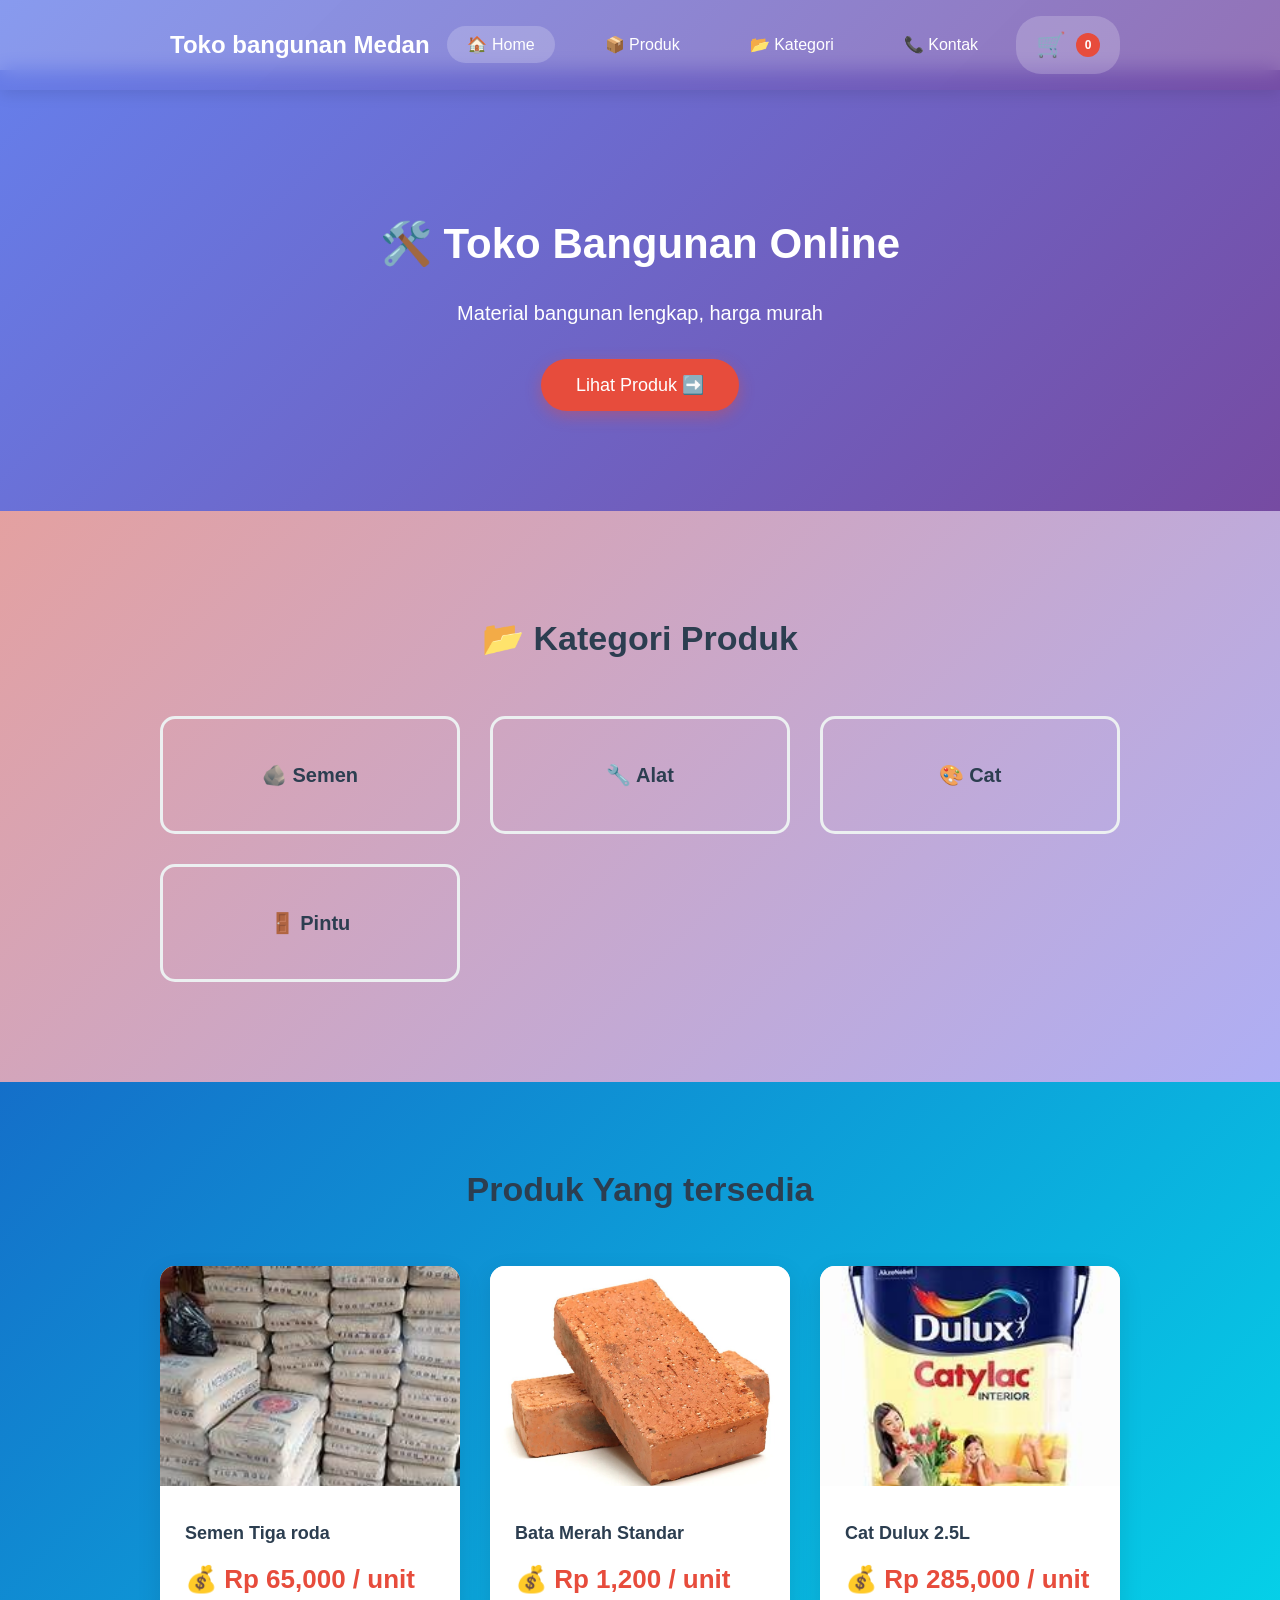
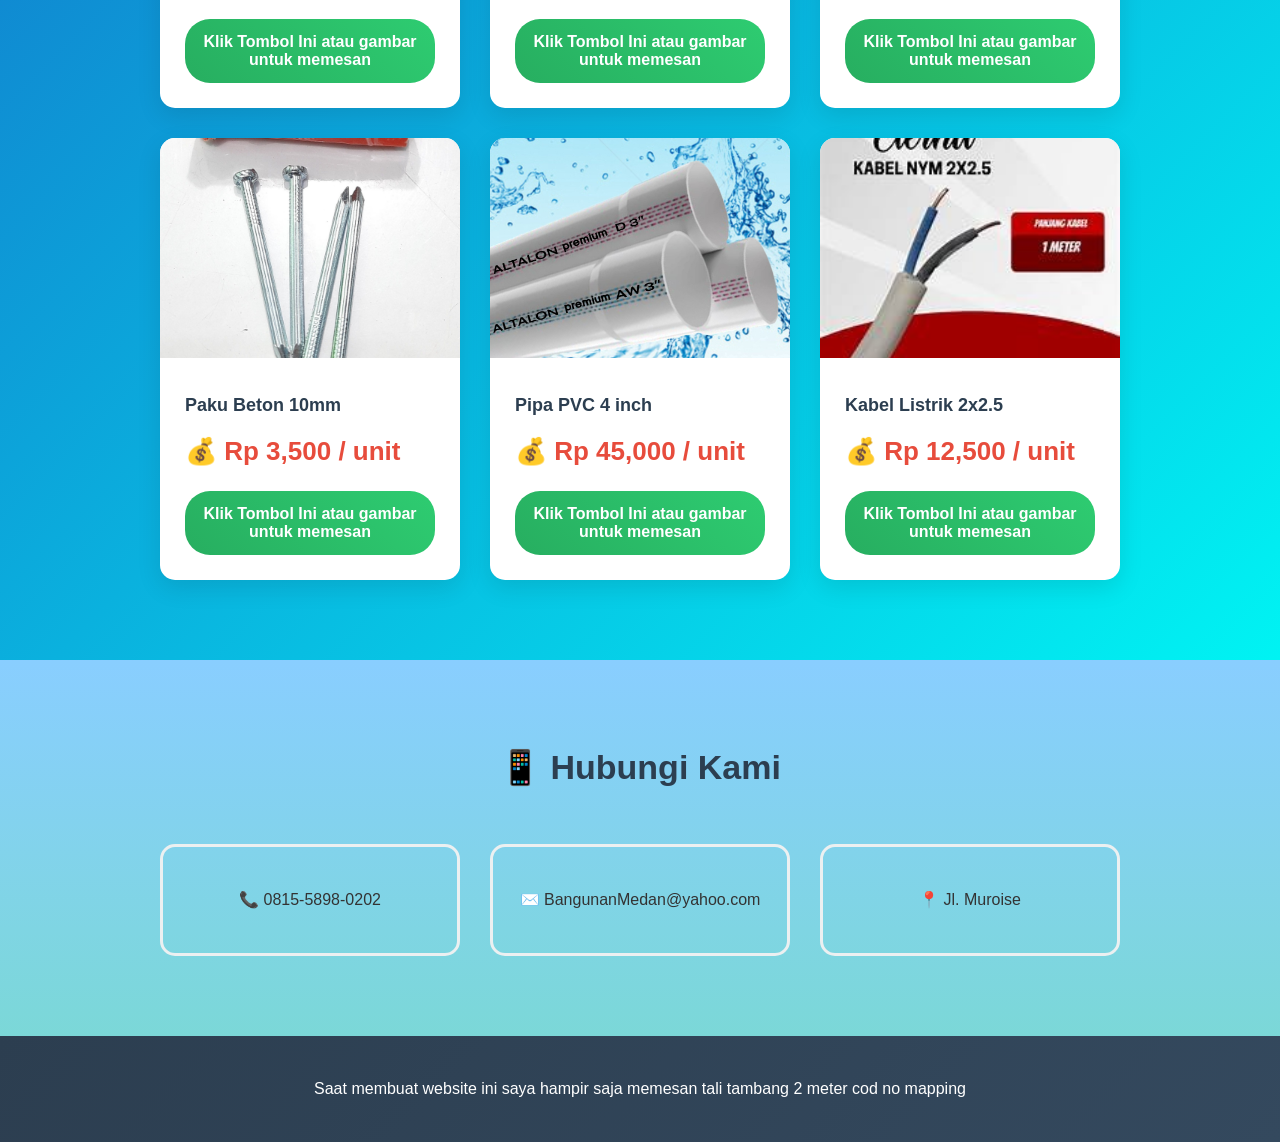
==== index.html @ 5219fd80 "upload pertama" ====
<!DOCTYPE html>
<html lang="id">
<head>
    <meta charset="UTF-8">
    <meta name="viewport" content="width=device-width, initial-scale=1.0">
    <title>BangunanPro - Toko Bangunan</title>
    <link rel="stylesheet" href="styleindex.css">
</head>
<body>

    <nav class="navbar">
        <div class="container">
            <div class="nav-brand">
                <i class="fas fa-hammer"></i>
                <span>Toko bangunan Medan</span>
            </div>
            
            <ul class="nav-menu">
                <li><a href="#home" class="nav-link active">🏠 Home</a></li>
                <li><a href="#produk" class="nav-link">📦 Produk</a></li>
                <li><a href="#kategori" class="nav-link">📂 Kategori</a></li>
                <li><a href="#kontak" class="nav-link">📞 Kontak</a></li>
            </ul>
            
            <div class="nav-cart">
                <span class="cart-emoji">🛒</span>
                <span id="cart-count" class="cart-count">0</span>
            </div>
            
          
        </div>
    </nav>

  
    <section id="home" class="hero">
        <div class="container">
            <h1>🛠️ Toko Bangunan Online</h1>
            <p>Material bangunan lengkap, harga murah</p>
            <button onclick="scrollToProduk()">Lihat Produk ➡️</button>
        </div>
    </section>

<div id="produkModal" class="modal">
    <div class="modal-content">
        <span class="close-modal">&times;</span>
        <div class="modal-body">
            <img id="modal-img" src="" alt="">
            <div class="modal-info">
                <h2 id="modal-nama"></h2>
                <div class="modal-harga" id="modal-harga"></div>
                <div class="modal-input">
                    <label>Jumlah:</label>
                    <input type="number" id="jumlah-input" min="1" value="1">
                    <select id="satuan-select">
                        <option value="kg">KG</option>
                        <option value="ton">TON</option>
                    </select>
                </div>
                <button id="pesan-btn" class="pesan-btn">🛒 Pesan Sekarang</button>
            </div>
        </div>
    </div>
</div>

    <section id="kategori" class="kategori">
        <div class="container">
            <h2>📂 Kategori Produk</h2>
            <div class="kategori-grid">
                <div class="kategori-item">
                    <i class="fas fa-cubes"></i>
                    <h3>🪨 Semen</h3>
                </div>
                <div class="kategori-item">
                    <i class="fas fa-tools"></i>
                    <h3>🔧 Alat</h3>
                </div>
                <div class="kategori-item">
                    <i class="fas fa-paint-brush"></i>
                    <h3>🎨 Cat</h3>
                </div>
                <div class="kategori-item">
                    <i class="fas fa-door-open"></i>
                    <h3>🚪 Pintu</h3>
                </div>
            </div>
        </div>
    </section>


    <section id="produk" class="produk">
        <div class="container">
            <h2> Produk Yang tersedia</h2>
            <div id="produk-list" class="produk-grid">

            </div>
        </div>
    </section>


    <section id="kontak" class="kontak">
        <div class="container">
            <h2>📱 Hubungi Kami</h2>
            <div class="kontak-info">
                <div>
                    <i class="fas fa-phone"></i>
                    <p>📞 0815-5898-0202</p>
                </div>
                <div>
                    <i class="fas fa-envelope"></i>
                    <p>✉️  BangunanMedan@yahoo.com</p>
                </div>
                <div>
                    <i class="fas fa-map-marker-alt"></i>
                    <p>📍 Jl. Muroise</p>
                </div>
            </div>
        </div>
    </section>

    <!-- Footer -->
    <footer>
        <div class="container">
            <p>Saat membuat website ini saya hampir saja memesan tali tambang 2 meter cod no mapping</p>
        </div>
    </footer>

    <script src="script.js"></script>
</body>
</html>
---- styleindex.css ----
* {
    margin: 0;
    padding: 0;
    box-sizing: border-box;
}

body {
    font-family: Arial, sans-serif;
    line-height: 1.6;
    color: #333;
}

.container {
    max-width: 1000px;
    margin: 0 auto;
    padding: 0 20px;
}


.navbar {
    background: linear-gradient(135deg, #667eeac7 0%, #764ba2c9 100%);
    box-shadow: 0 4px 15px rgba(0,0,0,0.1);
    position: fixed;
    top: 0;
    width: 100%;
    z-index: 1000;
    padding: 1rem 0;
    transition: all 0.3s ease;
    backdrop-filter: blur(10px);
}

.navbar.scrolled {
    background: rgba(102, 126, 234, 0.95);
    backdrop-filter: blur(10px);
}

.navbar .container {
    display: flex;
    justify-content: space-between;
    align-items: center;
}

.nav-brand {
    display: flex;
    align-items: center;
    font-size: 24px;
    font-weight: bold;
    color: white;
    text-decoration: none;
}

.nav-brand i {
    font-size: 28px;
    margin-right: 10px;
    color: #f39c12;
}

.nav-menu {
    display: flex;
    list-style: none;
    gap: 30px;
    align-items: center;
}

.nav-link {
    color: white;
    text-decoration: none;
    font-weight: 500;
    padding: 10px 20px;
    border-radius: 25px;
    transition: all 0.3s ease;
    position: relative;
}

.nav-link:hover,
.nav-link.active {
    background: rgba(255,255,255,0.2);
    transform: translateY(-2px);
}

.nav-cart {
    display: flex;
    align-items: center;
    gap: 10px;
    background: rgba(255,255,255,0.2);
    padding: 10px 20px;
    border-radius: 25px;
    color: white;
    cursor: pointer;
    transition: all 0.3s ease;
    position: relative;
}

.nav-cart:hover {
    background: rgba(255,255,255,0.3);
    transform: scale(1.05);
}

.cart-emoji {
    font-size: 24px;
}

.cart-count {
    background: #e74c3c;
    color: white;
    border-radius: 50%;
    width: 24px;
    height: 24px;
    display: flex;
    align-items: center;
    justify-content: center;
    font-size: 12px;
    font-weight: bold;
}



.hero {
   background: linear-gradient(135deg, 
        #667eea 0%, 
        #764ba2 25%, 
        #f093fb 50%, 
        #f5576c 100%);
    background-size: 400% 400%;
    animation: gradientShift 15s ease infinite;
    color: white;
    text-align: center;
    padding: 140px 0 100px;
    margin-top: 70px;
    position: relative;
    overflow: hidden;
}

.hero h1 {
    font-size: 42px;
    margin-bottom: 20px;
}

.hero p {
    font-size: 20px;
    margin-bottom: 30px;
}

.hero button {
    background: #e74c3c;
    color: white;
    border: none;
    padding: 15px 35px;
    font-size: 18px;
    border-radius: 30px;
    cursor: pointer;
    box-shadow: 0 5px 15px rgba(231,76,60,0.4);
    transition: all 0.3s;
}

.hero button:hover {
    background: #c0392b;
    transform: translateY(-3px);
    box-shadow: 0 8px 25px rgba(231,76,60,0.6);
}


section {
    padding: 80px 0;
}

h2 {
    text-align: center;
    font-size: 34px;
    margin-bottom: 50px;
    color: #2c3e50;
}


.kategori-grid {
    display: grid;
    grid-template-columns: repeat(auto-fit, minmax(220px, 1fr));
    gap: 30px;
}

.kategori{
 background: linear-gradient(135deg,rgba(190, 30, 30, 0.419),rgba(36, 36, 226, 0.37));
    padding: 100px 0;
}

.kategori-item {
    text-align: center;
    padding: 40px 20px;
    border: 3px solid #ecf0f1;
    border-radius: 15px;
    cursor: pointer;
    transition: all 0.3s;
}

.kategori-item:hover {
    border-color: #3498db;
    background: #f8f9fa;
    transform: translateY(-10px);
    box-shadow: 0 10px 30px rgba(52,152,219,0.2);
}

.kategori-item i {
    font-size: 50px;
    color: #3498db;
    margin-bottom: 15px;
}

.kategori-item h3 {
    color: #2c3e50;
    font-size: 20px;
}

.produk{
    background: linear-gradient(135deg,rgb(20, 111, 201),rgb(0, 243, 243))
}

.produk-grid {
    display: grid;
    grid-template-columns: repeat(auto-fit, minmax(260px, 1fr));
    gap: 30px;
}

.produk-card {
    background: white;
    border-radius: 15px;
    box-shadow: 0 8px 25px rgba(0,0,0,0.1);
    overflow: hidden;
    transition: all 0.3s;
}

.produk-card:hover {
    transform: translateY(-10px);
    box-shadow: 0 15px 40px rgba(0,0,0,0.15);
}

.produk-card img {
    width: 100%;
    height: 220px;
    object-fit: cover;
}

.produk-info {
    padding: 25px;
}

.produk-info h3 {
    margin-bottom: 12px;
    color: #2c3e50;
    font-size: 18px;
}

.produk-harga {
    font-size: 26px;
    font-weight: bold;
    color: #e74c3c;
    margin-bottom: 18px;
}

.tambah-keranjang {
    width: 100%;
    background: linear-gradient(45deg, #27ae60, #2ecc71);
    color: white;
    border: none;
    padding: 14px;
    border-radius: 25px;
    cursor: pointer;
    font-size: 16px;
    font-weight: bold;
    transition: all 0.3s;
}

.tambah-keranjang:hover {
    transform: translateY(-2px);
    box-shadow: 0 8px 20px rgba(39,174,96,0.4);
}

.kontak{
    background: linear-gradient(180deg, rgba(0, 149, 255, 0.462), rgba(13, 183, 183, 0.544))
}
.kontak-info {
    display: grid;
    grid-template-columns: repeat(auto-fit, minmax(280px, 1fr));
    gap: 30px;
    text-align: center;
}

.kontak-info div {
    padding: 40px 20px;
    border: 3px solid #ecf0f1;
    border-radius: 15px;
    transition: all 0.3s;
}

.kontak-info div:hover {
    border-color: #3498db;
    background: #f8f9fa;
}

.kontak-info i {
    font-size: 45px;
    color: #3498db;
    margin-bottom: 20px;
}

footer {
    background: linear-gradient(135deg, #2c3e50, #34495e);
    color: white;
    text-align: center;
    padding: 40px 0;
}



@media (max-width: 768px) {
    .nav-menu {
        display: none;
        position: absolute;
        top: 100%;
        left: 0;
        width: 100%;
        background: rgba(102, 126, 234, 0.98);
        flex-direction: column;
        padding: 20px;
        gap: 15px;
    }
    
    .nav-menu.active {
        display: flex;
    }
    
    .hamburger {
        display: flex;
    }
    
    .nav-cart {
        padding: 8px 15px;
    }
    
    .hero h1 {
        font-size: 32px;
    }
    
    .produk-grid {
        grid-template-columns: 1fr;
    }
}

.modal {
    display: none;
    position: fixed;
    top: 0;
    left: 0;
    width: 100%;
    height: 100%;
    background: rgba(0,0,0,0.8);
    z-index: 3000;
    backdrop-filter: blur(5px);
}

.modal-content {
    background: white;
    margin: 5% auto;
    max-width: 600px;
    width: 90%;
    border-radius: 20px;
    overflow: hidden;
    max-height: 90vh;
    animation: modalSlide 0.3s ease;
}

@keyframes modalSlide {
    from { transform: scale(0.8); opacity: 0; }
    to { transform: scale(1); opacity: 1; }
}

.close-modal {
    position: absolute;
    top: 20px;
    right: 25px;
    font-size: 30px;
    color: #666;
    cursor: pointer;
    z-index: 10;
}

.close-modal:hover {
    color: #333;
}

.modal-body {
    display: flex;
    padding: 50px;
    gap: 30px;
    position: relative;
}

#modal-img {
    width: 250px;
    height: 250px;
    object-fit: cover;
    border-radius: 15px;
    box-shadow: 0 10px 30px rgba(0,0,0,0.2);
}

.modal-info h2 {
    color: #2c3e50;
    margin-bottom: 10px;
    font-size: 28px;
}

.modal-harga {
    font-size: 32px;
    font-weight: bold;
    color: #e74c3c;
    margin-bottom: 30px;
}

.modal-input {
    display: flex;
    align-items: center;
    gap: 15px;
    margin-bottom: 30px;
    flex-wrap: wrap;
}

.modal-input label {
    font-weight: bold;
    color: #2c3e50;
    font-size: 18px;
}

.modal-input input {
    width: 100px;
    padding: 12px;
    border: 2px solid #ddd;
    border-radius: 10px;
    font-size: 18px;
    text-align: center;
}

.modal-input select {
    padding: 12px;
    border: 2px solid #ddd;
    border-radius: 10px;
    font-size: 16px;
    background: white;
}

.pesan-btn {
    width: 100%;
    background: linear-gradient(45deg, #e74c3c, #c0392b);
    color: white;
    border: none;
    padding: 18px;
    border-radius: 30px;
    font-size: 20px;
    font-weight: bold;
    cursor: pointer;
    transition: all 0.3s;
    box-shadow: 0 8px 25px rgba(231,76,60,0.4);
}

.pesan-btn:hover {
    transform: translateY(-3px);
    box-shadow: 0 12px 35px rgba(231,76,60,0.6);
}

@media (max-width: 768px) {
    .modal-body {
        flex-direction: column;
        text-align: center;
        padding: 30px 20px;
    }
    
    #modal-img {
        width: 200px;
        height: 200px;
    }
}
@media (max-width: 480px) {
    .hero {
        padding: 120px 0 60px;
    }
    
    .hero h1 {
        font-size: 28px;
    }
}
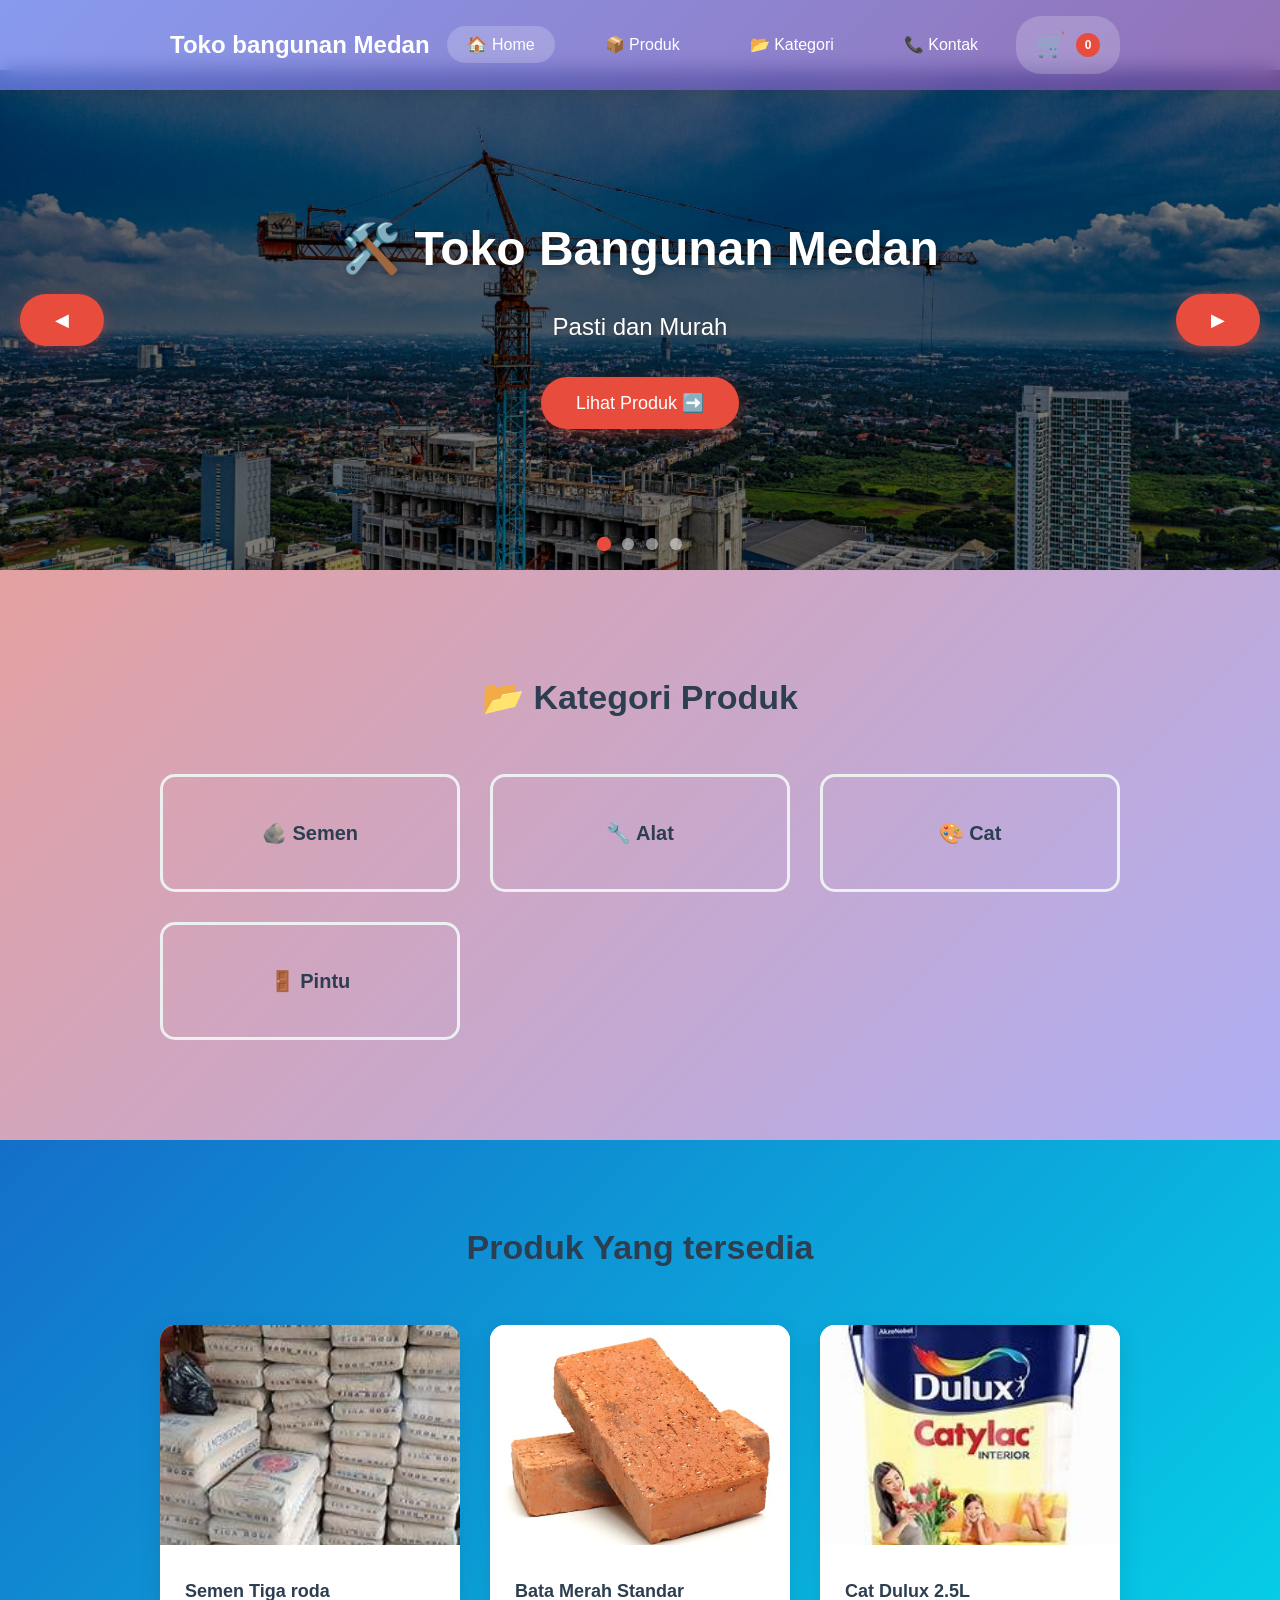
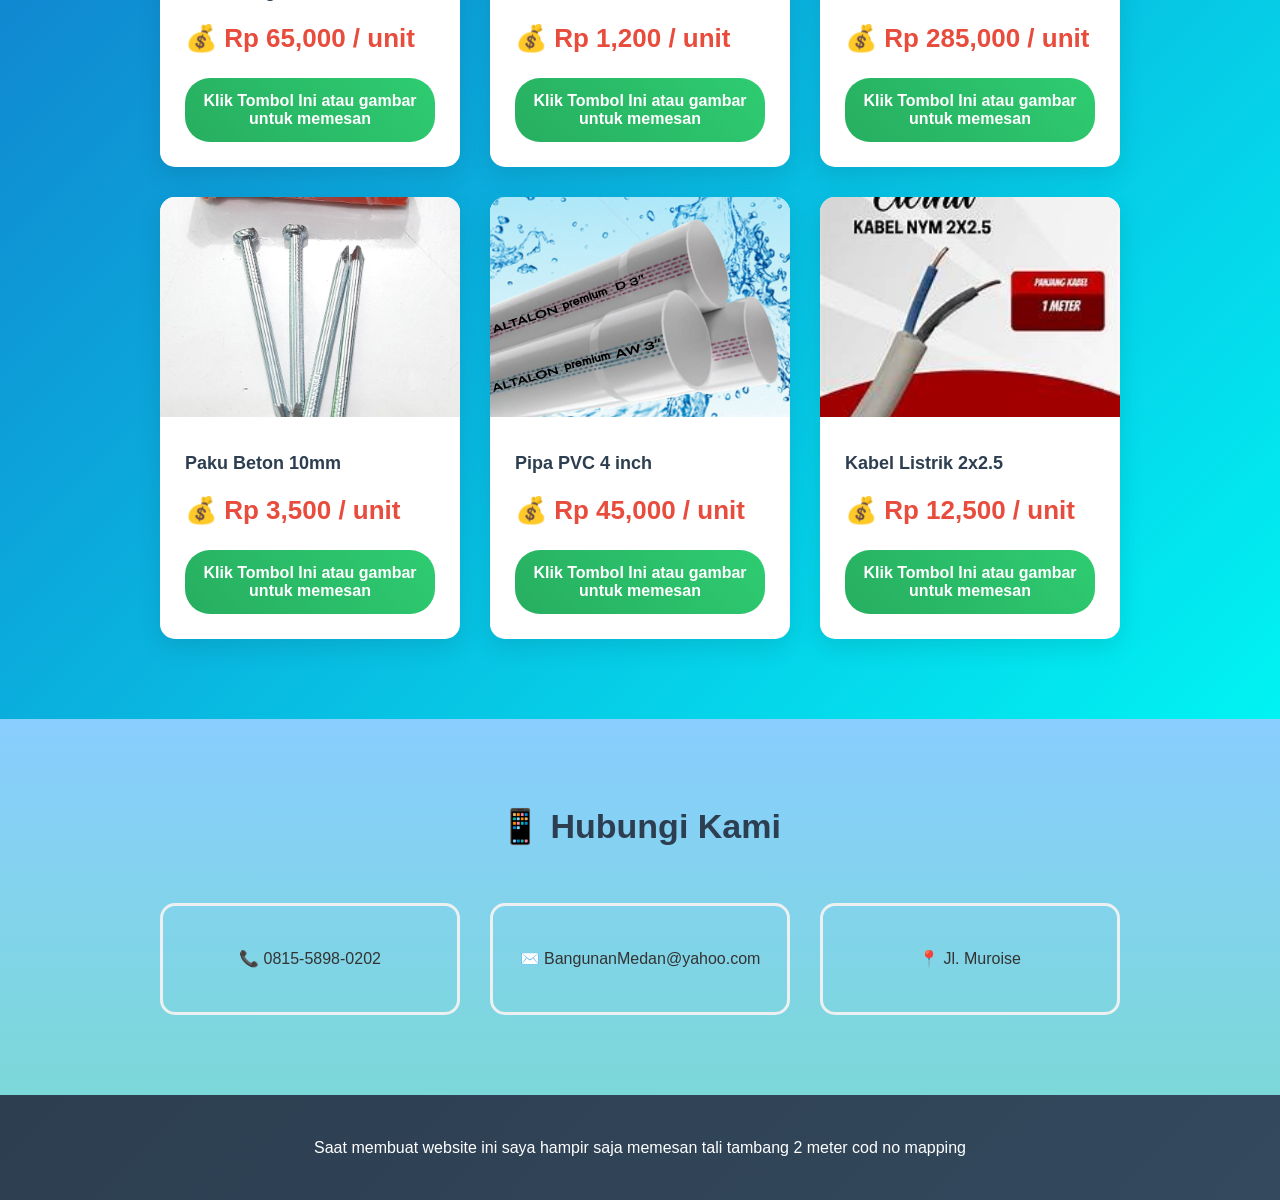
==== commit 08203ab3: "Update index.html" ====
--- a/index.html
+++ b/index.html
@@ -15,52 +15,72 @@
                 <span>Toko bangunan Medan</span>
             </div>
             
-            <ul class="nav-menu">
+            <ul class="nav-menu" id="navMenu">
                 <li><a href="#home" class="nav-link active">🏠 Home</a></li>
                 <li><a href="#produk" class="nav-link">📦 Produk</a></li>
                 <li><a href="#kategori" class="nav-link">📂 Kategori</a></li>
                 <li><a href="#kontak" class="nav-link">📞 Kontak</a></li>
             </ul>
+
+            <button class="hamburger" id="hamburger" aria-label="Toggle menu" aria-expanded="false">
+                <span></span>
+                <span></span>
+                <span></span>
+            </button>
             
             <div class="nav-cart">
                 <span class="cart-emoji">🛒</span>
                 <span id="cart-count" class="cart-count">0</span>
             </div>
-            
-          
         </div>
     </nav>
 
   
     <section id="home" class="hero">
-        <div class="container">
-            <h1>🛠️ Toko Bangunan Online</h1>
-            <p>Material bangunan lengkap, harga murah</p>
+        <div class="hero-slider">
+            <div class="hero-slide active" style="background-image: url(konstruksi2.jpg);"></div>
+            <div class="hero-slide" style="background-image: url('pexels-hadinata-wijaya-2158127199-36695445\ \(1\).jpg');"></div>
+            <div class="hero-slide" style="background-image: url('pexels-villainpress-17006382.jpg');"></div>
+            <div class="hero-slide" style="background-image: url('pexels-phatvo76-13261149.jpg');"></div>
+        </div>
+        <button class="slider-btn" id="prev-slide">◀</button>
+        <button class="slider-btn" id="next-slide">▶</button>
+        
+
+        <div class="slider-dots">
+            <div class="dot active"></div>
+            <div class="dot"></div>
+            <div class="dot"></div>
+            <div class="dot"></div>
+        </div>
+        <div class="hero-content">
+            <h1>🛠️ Toko Bangunan Medan</h1>
+            <p>Pasti dan Murah</p>
             <button onclick="scrollToProduk()">Lihat Produk ➡️</button>
         </div>
     </section>
 
-<div id="produkModal" class="modal">
-    <div class="modal-content">
-        <span class="close-modal">&times;</span>
-        <div class="modal-body">
-            <img id="modal-img" src="" alt="">
-            <div class="modal-info">
-                <h2 id="modal-nama"></h2>
-                <div class="modal-harga" id="modal-harga"></div>
-                <div class="modal-input">
-                    <label>Jumlah:</label>
-                    <input type="number" id="jumlah-input" min="1" value="1">
-                    <select id="satuan-select">
-                        <option value="kg">KG</option>
-                        <option value="ton">TON</option>
-                    </select>
-                </div>
-                <button id="pesan-btn" class="pesan-btn">🛒 Pesan Sekarang</button>
+    <div id="produkModal" class="modal">
+        <div class="modal-content">
+            <span class="close-modal">&times;</span>
+            <div class="modal-body">
+                <img id="modal-img" src="" alt="">
+                <div class="modal-info">
+                    <h2 id="modal-nama"></h2>
+                    <div class="modal-harga" id="modal-harga"></div>
+                    <div class="modal-input">
+                        <label>Jumlah:</label>
+                        <input type="number" id="jumlah-input" min="1" value="1">
+                        <select id="satuan-select">
+                            <option value="kg">KG</option>
+                            <option value="ton">TON</option>
+                        </select>
+                    </div>
+                    <button id="pesan-btn" class="pesan-btn">🛒 Pesan Sekarang</button>
+                </div>
             </div>
         </div>
     </div>
-</div>
 
     <section id="kategori" class="kategori">
         <div class="container">
@@ -86,16 +106,13 @@
         </div>
     </section>
 
-
     <section id="produk" class="produk">
         <div class="container">
             <h2> Produk Yang tersedia</h2>
             <div id="produk-list" class="produk-grid">
-
             </div>
         </div>
     </section>
-
 
     <section id="kontak" class="kontak">
         <div class="container">
@@ -117,13 +134,269 @@
         </div>
     </section>
 
-    <!-- Footer -->
     <footer>
         <div class="container">
             <p>Saat membuat website ini saya hampir saja memesan tali tambang 2 meter cod no mapping</p>
         </div>
     </footer>
 
-    <script src="script.js"></script>
+    <script>
+     
+       const produk = [
+    {
+        id: 1,
+        nama: "Semen Tiga roda",
+        harga: 65000,
+        gambar: "image.jpeg"
+    },
+    {
+        id: 2,
+        nama: "Bata Merah Standar",
+        harga: 1200,
+        gambar: "bata.jpeg"
+    },
+    {
+        id: 3,
+        nama: "Cat Dulux 2.5L",
+        harga: 285000,
+        gambar: "catdulux.jpeg"
+    },
+    {
+        id: 4,
+        nama: "Paku Beton 10mm",
+        harga: 3500,
+        gambar: "pakubeton.jpeg"
+    },
+    {
+        id: 5,
+        nama: "Pipa PVC 4 inch",
+        harga: 45000,
+        gambar: "Pipa4inch.jpeg"
+    },
+    {
+        id: 6,
+        nama: "Kabel Listrik 2x2.5",
+        harga: 12500,
+        gambar: "image2.jpeg"
+    }
+];
+
+let keranjang = [];
+
+        function tampilkanProduk() {
+            const container = document.getElementById('produk-list');
+            if (!container) return;
+            
+            container.innerHTML = '';
+            
+            produk.forEach(item => {
+                const card = document.createElement('div');
+                card.className = 'produk-card';
+                card.innerHTML = `
+                    <img src="${item.gambar}" alt="${item.nama}" onclick="bukaModal(${item.id})" style="cursor: pointer;">
+                    <div class="produk-info">
+                        <h3>${item.nama}</h3>
+                        <div class="produk-harga">💰 Rp ${item.harga.toLocaleString()} / unit</div>
+                        <button class="tambah-keranjang" onclick="bukaModal(${item.id})">
+                            Klik Tombol Ini atau gambar untuk memesan
+                        </button>
+                    </div>
+                `;
+                container.appendChild(card);
+            });
+        }
+
+        function bukaModal(id) {
+            const item = produk.find(p => p.id === id);
+            if (!item) return;
+            
+            const modal = document.getElementById('produkModal');
+            const modalImg = document.getElementById('modal-img');
+            const modalNama = document.getElementById('modal-nama');
+            const modalHarga = document.getElementById('modal-harga');
+            
+            if (modalImg) modalImg.src = item.gambar;
+            if (modalNama) modalNama.textContent = item.nama;
+            if (modalHarga) modalHarga.textContent = `💰 Rp ${item.harga.toLocaleString()} / unit`;
+            
+            const jumlahInput = document.getElementById('jumlah-input');
+            if (jumlahInput) jumlahInput.value = 1;
+            
+            const satuanSelect = document.getElementById('satuan-select');
+            if (satuanSelect) satuanSelect.value = 'kg';
+            
+            if (modal) modal.style.display = 'block';
+            
+            const pesanBtn = document.getElementById('pesan-btn');
+            if (pesanBtn) pesanBtn.onclick = () => pesanProduk(id);
+        }
+
+        function pesanProduk(id) {
+            const item = produk.find(p => p.id === id);
+            if (!item) return;
+            
+            const jumlahInput = document.getElementById('jumlah-input');
+            const satuanSelect = document.getElementById('satuan-select');
+            
+            const jumlah = jumlahInput ? parseInt(jumlahInput.value) : 1;
+            const satuan = satuanSelect ? satuanSelect.value : 'kg';
+            
+            if (jumlah < 1) {
+                alert('Minimal 1 ' + satuan.toUpperCase());
+                return;
+            }
+            
+            keranjang.push({
+                ...item,
+                jumlah: jumlah,
+                satuan: satuan,
+                total: item.harga * jumlah
+            });
+            
+            updateKeranjang();
+            tutupModal();
+            
+            const notif = document.createElement('div');
+            notif.innerHTML = `✅ ${jumlah} ${satuan} <strong>${item.nama}</strong><br>Total: Rp ${(item.harga*jumlah).toLocaleString()}`;
+            notif.style.cssText = `
+                position: fixed; top: 100px; right: 20px; 
+                background: linear-gradient(45deg, #27ae60, #2ecc71);
+                color: white; padding: 20px 30px; border-radius: 15px;
+                box-shadow: 0 10px 30px rgba(39,174,96,0.4);
+                z-index: 2000; font-size: 16px; line-height: 1.4;
+                animation: slideIn 0.4s ease; max-width: 300px;
+            `;
+            document.body.appendChild(notif);
+            setTimeout(() => notif.remove(), 4000);
+        }
+
+        function updateKeranjang() {
+            const cartCount = document.getElementById('cart-count');
+            if (cartCount) cartCount.textContent = keranjang.length;
+        }
+
+        function tutupModal() {
+            const modal = document.getElementById('produkModal');
+            if (modal) modal.style.display = 'none';
+        }
+
+        function initSlider() {
+            const slides = document.querySelectorAll('.hero-slide');
+            const dots = document.querySelectorAll('.dot');
+            const prevBtn = document.getElementById('prev-slide');
+            const nextBtn = document.getElementById('next-slide');
+            
+            if (!slides.length) return;
+            
+            let currentSlide = 0;
+            const totalSlides = slides.length;
+            let autoSlideInterval;
+
+            function showSlide(index) {
+                if (index >= totalSlides) index = 0;
+                if (index < 0) index = totalSlides - 1;
+                
+                slides.forEach(slide => slide.classList.remove('active'));
+                if (dots.length) dots.forEach(dot => dot.classList.remove('active'));
+                
+                slides[index].classList.add('active');
+                if (dots[index]) dots[index].classList.add('active');
+                currentSlide = index;
+            }
+
+            function nextSlide() {
+                showSlide(currentSlide + 1);
+            }
+
+            function prevSlide() {
+                showSlide(currentSlide - 1);
+            }
+
+            function startAutoSlide() {
+                if (autoSlideInterval) clearInterval(autoSlideInterval);
+                autoSlideInterval = setInterval(nextSlide, 5000);
+            }
+            
+            function stopAutoSlide() {
+                if (autoSlideInterval) clearInterval(autoSlideInterval);
+            }
+            
+            if (prevBtn) prevBtn.addEventListener('click', () => {
+                prevSlide();
+                stopAutoSlide();
+                startAutoSlide();
+            });
+            
+            if (nextBtn) nextBtn.addEventListener('click', () => {
+                nextSlide();
+                stopAutoSlide();
+                startAutoSlide();
+            });
+            
+            dots.forEach((dot, index) => {
+                dot.addEventListener('click', () => {
+                    showSlide(index);
+                    stopAutoSlide();
+                    startAutoSlide();
+                });
+            });
+            
+            const heroSection = document.querySelector('.hero');
+            if (heroSection) {
+                heroSection.addEventListener('mouseenter', stopAutoSlide);
+                heroSection.addEventListener('mouseleave', startAutoSlide);
+            }
+            
+            startAutoSlide();
+        }
+        function scrollToProduk() {
+            const produkSection = document.getElementById('produk');
+            if (produkSection) {
+                produkSection.scrollIntoView({ behavior: 'smooth' });
+            }
+        }
+
+        document.addEventListener('DOMContentLoaded', function() {
+            tampilkanProduk();
+            updateKeranjang();
+            initSlider();
+            
+            const closeModal = document.querySelector('.close-modal');
+            if (closeModal) closeModal.onclick = tutupModal;
+            
+            window.onclick = function(event) {
+                const modal = document.getElementById('produkModal');
+                if (event.target == modal) {
+                    tutupModal();
+                }
+            }
+
+          
+            const hamburger = document.getElementById('hamburger');
+            const navMenu = document.getElementById('navMenu');
+
+            if (hamburger && navMenu) {
+                hamburger.addEventListener('click', function() {
+                    const isOpen = navMenu.classList.toggle('open');
+                    hamburger.classList.toggle('open', isOpen);
+                    hamburger.setAttribute('aria-expanded', String(isOpen));
+                });
+
+
+                navMenu.querySelectorAll('.nav-link').forEach(link => {
+                    link.addEventListener('click', () => {
+                        navMenu.classList.remove('open');
+                        hamburger.classList.remove('open');
+                        hamburger.setAttribute('aria-expanded', 'false');
+                    });
+                });
+            }
+        });
+        
+        window.bukaModal = bukaModal;
+        window.pesanProduk = pesanProduk;
+        window.tutupModal = tutupModal;
+        window.scrollToProduk = scrollToProduk;
+    </script>
 </body>
-</html>+</html>
--- a/styleindex.css
+++ b/styleindex.css
@@ -311,35 +311,92 @@
 
 
 
+/* ===== HAMBURGER BUTTON ===== */
+.hamburger {
+    display: none;
+    flex-direction: column;
+    justify-content: space-between;
+    width: 30px;
+    height: 22px;
+    background: none;
+    border: none;
+    cursor: pointer;
+    padding: 0;
+    z-index: 1100;
+}
+
+.hamburger span {
+    display: block;
+    width: 100%;
+    height: 3px;
+    background: white;
+    border-radius: 3px;
+    transition: all 0.35s cubic-bezier(0.4, 0, 0.2, 1);
+    transform-origin: center;
+}
+
+/* Animasi X saat open */
+.hamburger.open span:nth-child(1) {
+    transform: translateY(9.5px) rotate(45deg);
+}
+.hamburger.open span:nth-child(2) {
+    opacity: 0;
+    transform: scaleX(0);
+}
+.hamburger.open span:nth-child(3) {
+    transform: translateY(-9.5px) rotate(-45deg);
+}
+
 @media (max-width: 768px) {
-    .nav-menu {
-        display: none;
-        position: absolute;
-        top: 100%;
-        left: 0;
-        width: 100%;
-        background: rgba(102, 126, 234, 0.98);
-        flex-direction: column;
-        padding: 20px;
-        gap: 15px;
-    }
-    
-    .nav-menu.active {
-        display: flex;
-    }
-    
     .hamburger {
         display: flex;
     }
-    
+
+    .nav-menu {
+        display: flex;
+        flex-direction: column;
+        position: fixed;
+        top: 0;
+        right: -100%;
+        width: 75%;
+        max-width: 300px;
+        height: 100vh;
+        background: linear-gradient(160deg, #667eeaf5 0%, #764ba2f0 100%);
+        backdrop-filter: blur(16px);
+        padding: 90px 30px 40px;
+        gap: 10px;
+        box-shadow: -8px 0 30px rgba(0,0,0,0.25);
+        transition: right 0.4s cubic-bezier(0.4, 0, 0.2, 1);
+        z-index: 1050;
+        list-style: none;
+    }
+
+    .nav-menu.open {
+        right: 0;
+    }
+
+    .nav-link {
+        font-size: 18px;
+        padding: 14px 20px;
+        border-radius: 12px;
+        display: block;
+        transition: background 0.2s, transform 0.2s;
+    }
+
+    .nav-link:hover,
+    .nav-link.active {
+        background: rgba(255,255,255,0.25);
+        transform: translateX(6px);
+    }
+
     .nav-cart {
         padding: 8px 15px;
     }
-    
+
     .hero h1 {
         font-size: 32px;
     }
-    
+
     .produk-grid {
         grid-template-columns: 1fr;
     }
@@ -485,4 +542,166 @@
     .hero h1 {
         font-size: 28px;
     }
-}+}
+
+.hero {
+            padding: 0;
+            margin-top: 70px;
+            position: relative;
+            background: #1a1a2e;
+            min-height: 500px;
+            display: flex;
+            align-items: center;
+            justify-content: center;
+            overflow: hidden;
+        }
+        
+        .hero-slider {
+            position: absolute;
+            top: 0;
+            left: 0;
+            width: 100%;
+            height: 100%;
+            z-index: 1;
+        }
+        
+        .hero-slide {
+            position: absolute;
+            top: 0;
+            left: 0;
+            width: 100%;
+            height: 100%;
+            background-size: cover;
+            background-position: center;
+            background-repeat: no-repeat;
+            opacity: 0;
+            transition: opacity 1s ease-in-out;
+        }
+        
+        .hero-slide.active {
+            opacity: 1;
+        }
+        
+        .hero-slide::after {
+            content: '';
+            position: absolute;
+            top: 0;
+            left: 0;
+            width: 100%;
+            height: 100%;
+            background: rgba(0,0,0,0.5);
+        }
+        
+       
+        .hero-content {
+            position: relative;
+            z-index: 10;
+            text-align: center;
+            color: white;
+            padding: 100px 20px;
+            max-width: 800px;
+            margin: 0 auto;
+        }
+        
+        .hero-content h1 {
+            font-size: 48px;
+            margin-bottom: 20px;
+            text-shadow: 2px 2px 8px rgba(0,0,0,0.3);
+        }
+        
+        .hero-content p {
+            font-size: 24px;
+            margin-bottom: 30px;
+            text-shadow: 1px 1px 4px rgba(0,0,0,0.3);
+        }
+        
+        .hero-content button {
+            background: #e74c3c;
+            color: white;
+            border: none;
+            padding: 15px 35px;
+            font-size: 18px;
+            border-radius: 30px;
+            cursor: pointer;
+            box-shadow: 0 5px 15px rgba(231,76,60,0.4);
+            transition: all 0.3s;
+        }
+        
+        .hero-content button:hover {
+            background: #c0392b;
+            transform: translateY(-3px);
+            box-shadow: 0 8px 25px rgba(231,76,60,0.6);
+        }
+        
+       
+        .slider-btn {
+            position: absolute;
+            top: 50%;
+            transform: translateY(-50%);
+            background: rgba(0,0,0,0.5);
+            color: white;
+            border: none;
+            font-size: 24px;
+            padding: 12px 18px;
+            cursor: pointer;
+            border-radius: 50%;
+            z-index: 20;
+            transition: all 0.3s ease;
+            backdrop-filter: blur(4px);
+        }
+        
+        .slider-btn:hover {
+            background: rgba(0,0,0,0.8);
+            transform: translateY(-50%) scale(1.1);
+        }
+        
+        #prev-slide {
+            left: 20px;
+        }
+        
+        #next-slide {
+            right: 20px;
+        }
+        
+        /* Dots indicator */
+        .slider-dots {
+            position: absolute;
+            bottom: 20px;
+            left: 50%;
+            transform: translateX(-50%);
+            display: flex;
+            gap: 12px;
+            z-index: 20;
+        }
+        
+        .dot {
+            width: 12px;
+            height: 12px;
+            border-radius: 50%;
+            background: rgba(255,255,255,0.5);
+            cursor: pointer;
+            transition: all 0.3s ease;
+        }
+        
+        .dot.active {
+            background: #e74c3c;
+            transform: scale(1.2);
+        }
+        
+        @keyframes slideIn {
+            from { transform: translateX(100%); opacity: 0; }
+            to { transform: translateX(0); opacity: 1; }
+        }
+        
+        @media (max-width: 768px) {
+            .hero-content h1 {
+                font-size: 32px;
+            }
+            .hero-content p {
+                font-size: 18px;
+            }
+            .slider-btn {
+                font-size: 18px;
+                padding: 8px 14px;
+            }
+        }
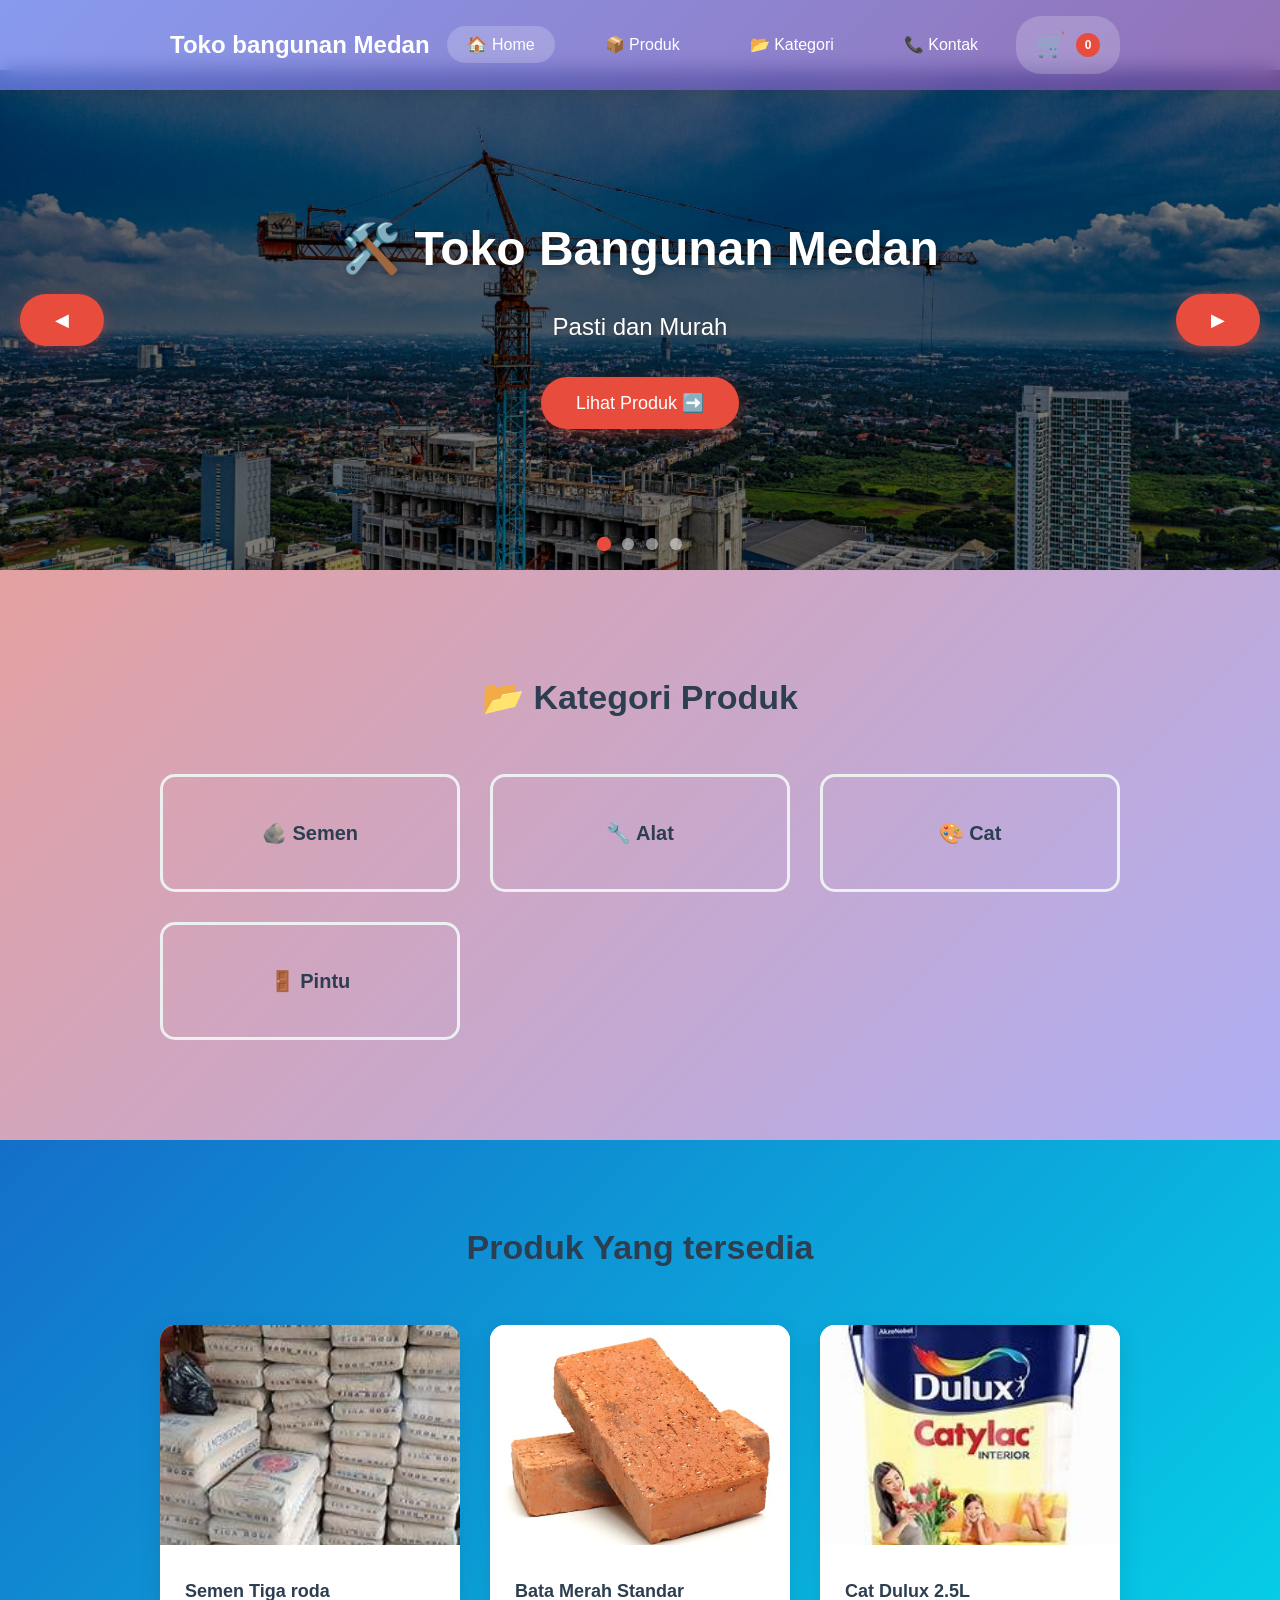
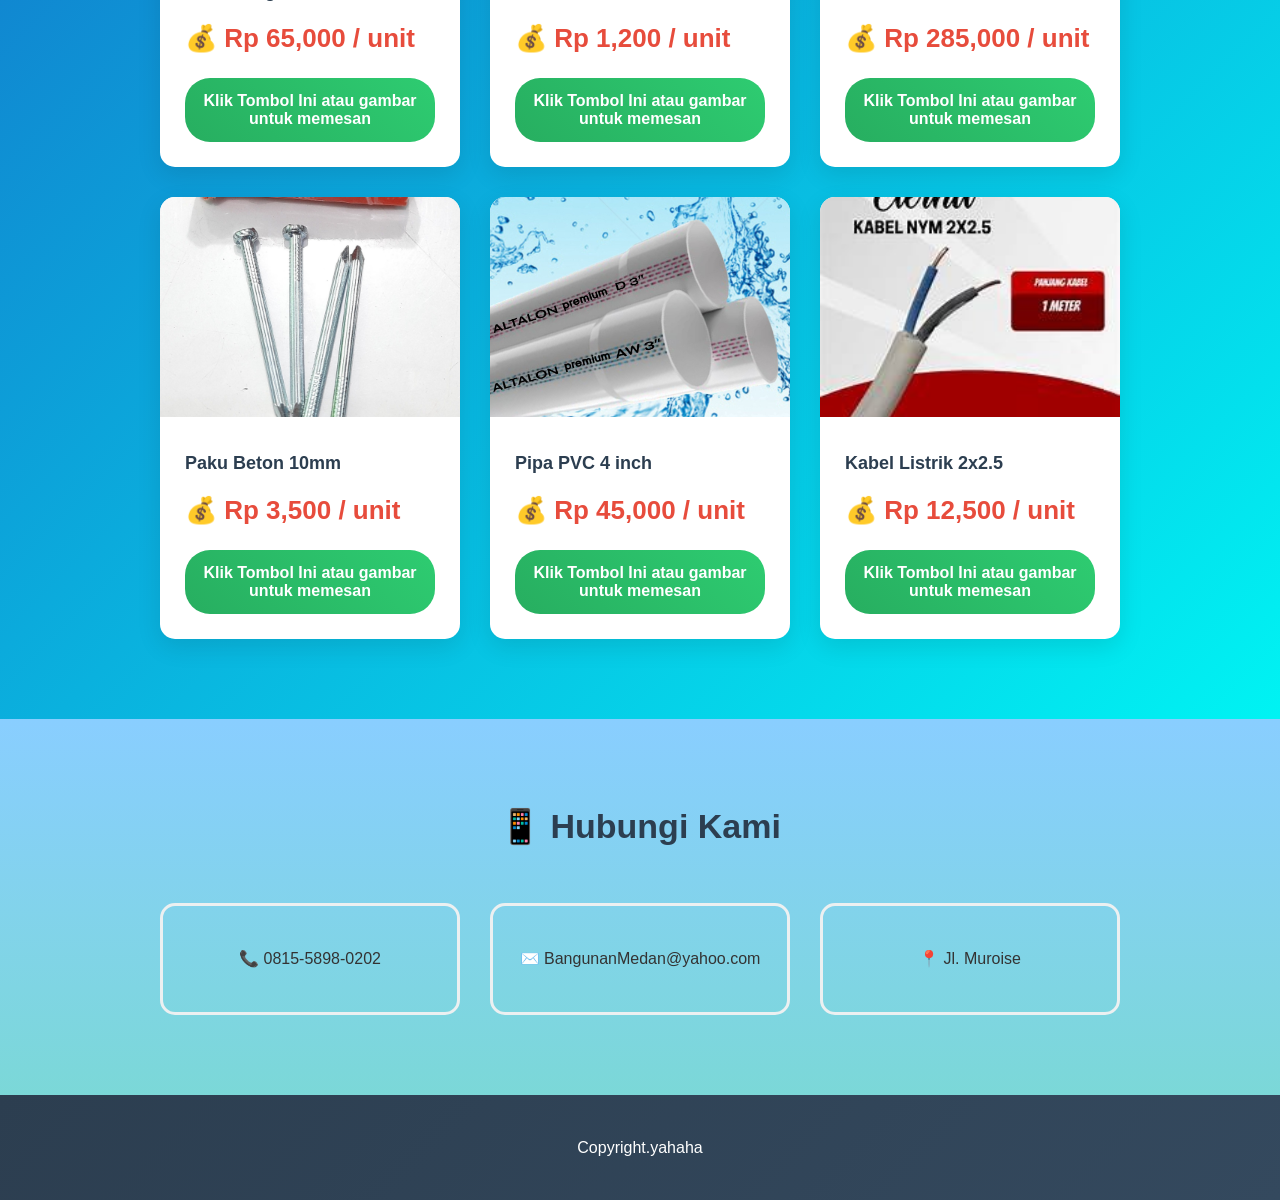
==== commit bfa763bb: "Refactor index.html for Toko Bangunan website Updated the HTML structure and content for the Toko Ba" ====
--- a/index.html
+++ b/index.html
@@ -3,7 +3,7 @@
 <head>
     <meta charset="UTF-8">
     <meta name="viewport" content="width=device-width, initial-scale=1.0">
-    <title>BangunanPro - Toko Bangunan</title>
+    <title>Toko bangunan</title>
     <link rel="stylesheet" href="styleindex.css">
 </head>
 <body>
@@ -136,7 +136,7 @@
 
     <footer>
         <div class="container">
-            <p>Saat membuat website ini saya hampir saja memesan tali tambang 2 meter cod no mapping</p>
+            <p>Copyright.yahaha</p>
         </div>
     </footer>
 
